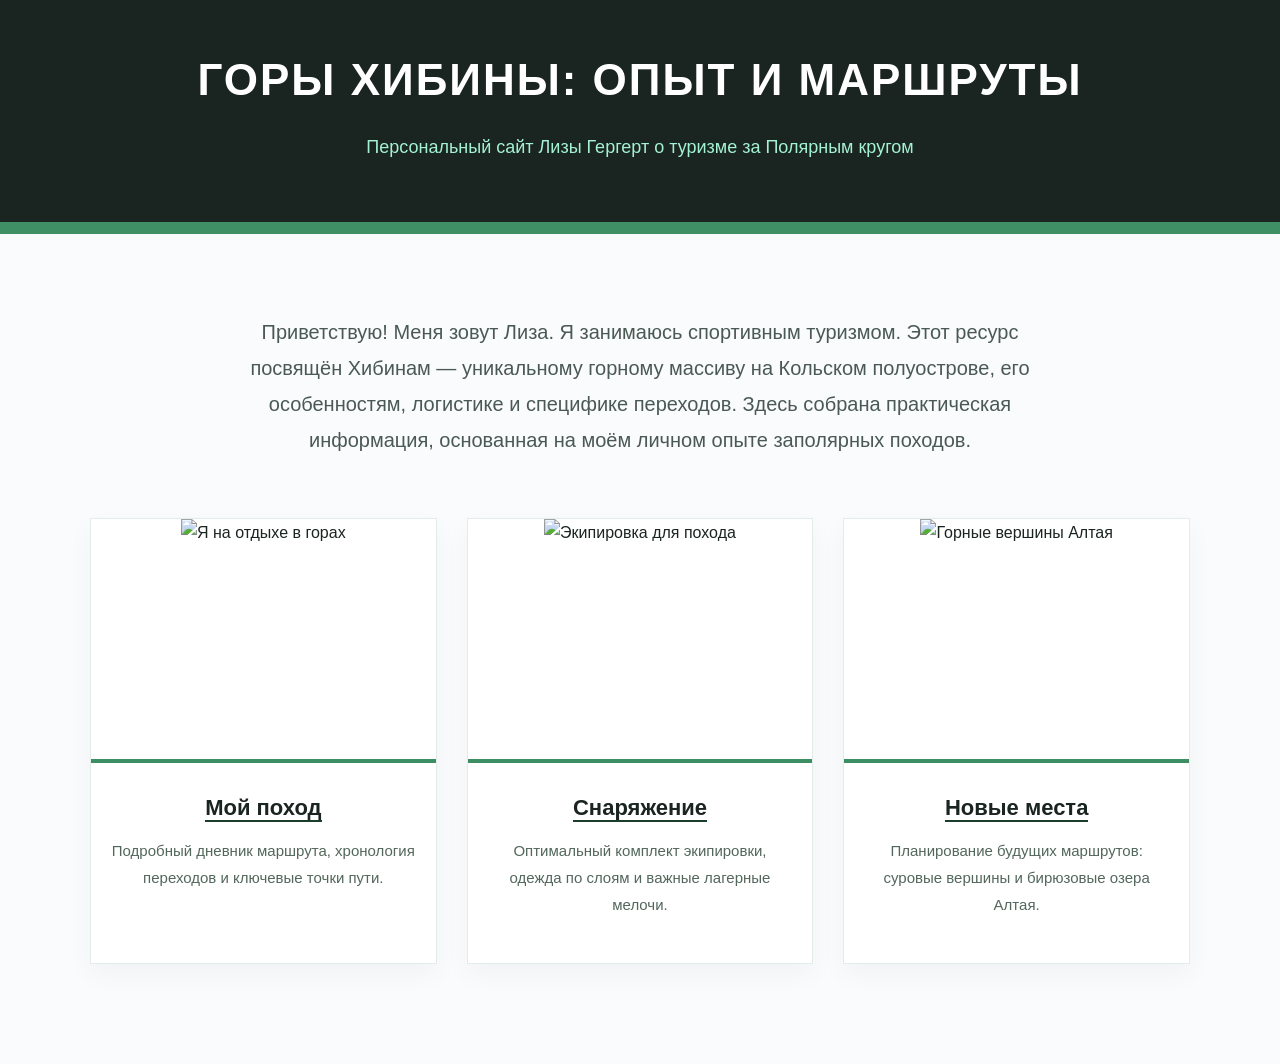
==== index.html @ 09b4f34b "Add files via upload" ====
<!DOCTYPE html>
<html lang="ru">
<head>
    <meta charset="UTF-8">
    <meta name="viewport" content="width=device-width, initial-scale=1.0">
    <title>Горы Хибины: Опыт, снаряжение и маршруты</title>
    <link rel="stylesheet" href="style.css">
</head>
<body>

<!-- Компактная шапка сайта в глубоком зеленом стиле -->
<header class="altay-header">
    <div class="header-overlay">
        <h1>Горы Хибины: Опыт и маршруты</h1>
        <p class="header-subtitle">Персональный сайт Лизы Гергерт о туризме за Полярным кругом</p>
    </div>
</header>

<main class="altay-container">

    <!-- Вводный лаконичный текст -->
    <p class="intro-text">
        Приветствую! Меня зовут Лиза. Я занимаюсь спортивным туризмом. Этот ресурс посвящён Хибинам — уникальному горному массиву на Кольском полуострове, его особенностям, логистике и специфике переходов. Здесь собрана практическая информация, основанная на моём личном опыте заполярных походов.
    </p>

    <!-- Сетка карточек-ссылок на другие страницы -->
    <div class="checklist-section">
        
        <!-- Карточка 1: Поход -->
        <div class="checklist-card">
            <div class="card-image-wrapper">
                <img src="IMG_8028.jpg" alt="Я на отдыхе в горах">
            </div>
            <h3>
                <a href="page2.html" style="color: #1a2421; text-decoration: none; border-bottom: 2px solid #1b3d2b;">Мой поход</a>
            </h3>
            <p style="font-size: 15px; color: #53675c; padding: 0 20px; margin-top: 10px;">
                Подробный дневник маршрута, хронология переходов и ключевые точки пути.
            </p>
        </div>

        <!-- Карточка 2: Снаряжение -->
        <div class="checklist-card">
            <div class="card-image-wrapper">
                <img src="фото.webp" alt="Экипировка для похода">
            </div>
            <h3>
                <a href="page3.html" style="color: #1a2421; text-decoration: none; border-bottom: 2px solid #1b3d2b;">Снаряжение</a>
            </h3>
            <p style="font-size: 15px; color: #53675c; padding: 0 20px; margin-top: 10px;">
                Оптимальный комплект экипировки, одежда по слоям и важные лагерные мелочи.
            </p>
        </div>

        <!-- Карточка 3: Новые места -->
        <div class="checklist-card">
            <div class="card-image-wrapper">
                <img src="фото2.webp" alt="Горные вершины Алтая">
            </div>
            <h3>
                <a href="page4.html" style="color: #1a2421; text-decoration: none; border-bottom: 2px solid #1b3d2b;">Новые места</a>
            </h3>
            <p style="font-size: 15px; color: #53675c; padding: 0 20px; margin-top: 10px;">
                Планирование будущих маршрутов: суровые вершины и бирюзовые озера Алтая.
            </p>
        </div>

    </div>

</main>

</body>
</html>
---- style.css ----
/* Общие настройки страницы в природных тонах */
/* Палитра: глубокий графит и хвойный зеленый */
body {
    font-family: 'Segoe UI', Tahoma, Geneva, Verdana, sans-serif;
    background-color: #fafbfc;
    color: #1a2421;
    margin: 0;
    padding: 0;
    line-height: 1.8;
}

/* Компактный главный заголовок-баннер */
.altay-header {
    background-color: #1a2421; /* Благородный темный фон */
    padding: 40px 20px;
    text-align: center;
    border-bottom: 12px solid #409065; /* Мощная зеленая полоса */
}

.altay-header h1 {
    font-size: 44px;
    color: #ffffff;
    margin: 0;
    text-transform: uppercase;
    letter-spacing: 2px;
    font-weight: 800;
}

.header-subtitle {
    font-size: 18px;
    color: #a4f2d4;
    margin-top: 12px;
    font-weight: 300;
}

/* Контейнер страницы */
.altay-container {
    max-width: 1200px;
    margin: 0 auto;
    padding: 40px 20px;
}

.intro-text {
    font-size: 20px;
    text-align: center;
    max-width: 850px;
    margin: 40px auto 60px auto;
    color: #4a5954;
    font-weight: 300;
}

/* Сетка карточек */
.checklist-section {
    display: grid;
    grid-template-columns: repeat(auto-fit, minmax(320px, 1fr));
    gap: 30px;
    max-width: 1100px;
    margin: 0 auto 60px auto;
}

/* Карточки со строгими прямыми углами */
.checklist-card {
    background-color: #ffffff;
    border: 1px solid #e2ede9;
    border-radius: 0px; /* Строгие прямые углы */
    padding: 0 0 30px 0;
    overflow: hidden;
    box-shadow: 0 10px 25px rgba(26, 36, 33, 0.04);
    text-align: center;
    transition: transform 0.3s, box-shadow 0.3s;
}

/* Интеграция изображений в карточки */
.card-image-wrapper {
    width: 100%;
    height: 240px;
    overflow: hidden;
    margin-bottom: 25px;
    border-bottom: 4px solid #3d8e63; /* Зеленая линия под фото */
}

.card-image-wrapper img {
    width: 100%;
    height: 100%;
    object-fit: cover;
    border-radius: 0px;
    transition: transform 0.5s;
}

/* Эффект при наведении на карточку */
.checklist-card:hover {
    transform: translateY(-8px);
    box-shadow: 0 15px 30px rgba(27, 61, 43, 0.15);
    border-color: #4b9d71;
}

.checklist-card:hover .card-image-wrapper img {
    transform: scale(1.05);
}

/* Названия карточек */
.checklist-card h3 {
    margin-top: 0;
    margin-bottom: 10px;
    font-size: 22px;
    color: #1a2421;
    font-weight: 700;
    padding: 0 20px;
}

/* Адаптивность */
@media (max-width: 600px) {
    .altay-header h1 { font-size: 32px; }
    .checklist-section { grid-template-columns: 1fr; }
}
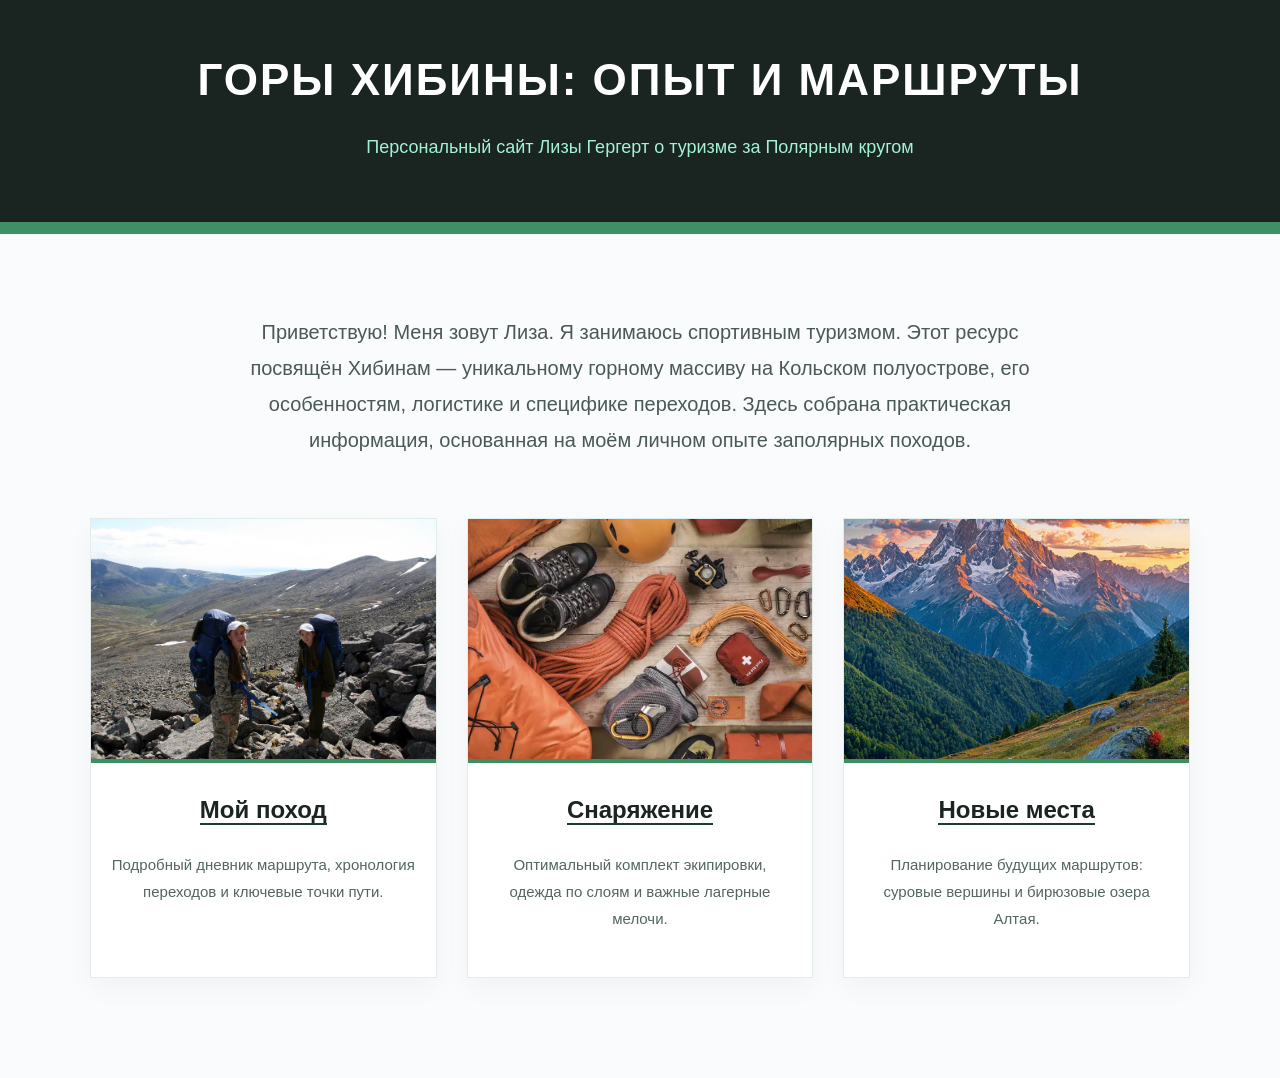
==== commit 31fe71ff: "Update index.html" ====
--- a/index.html
+++ b/index.html
@@ -8,7 +8,7 @@
 </head>
 <body>
 
-<!-- Компактная шапка сайта в глубоком зеленом стиле -->
+
 <header class="altay-header">
     <div class="header-overlay">
         <h1>Горы Хибины: Опыт и маршруты</h1>
@@ -18,48 +18,46 @@
 
 <main class="altay-container">
 
-    <!-- Вводный лаконичный текст -->
     <p class="intro-text">
         Приветствую! Меня зовут Лиза. Я занимаюсь спортивным туризмом. Этот ресурс посвящён Хибинам — уникальному горному массиву на Кольском полуострове, его особенностям, логистике и специфике переходов. Здесь собрана практическая информация, основанная на моём личном опыте заполярных походов.
     </p>
 
-    <!-- Сетка карточек-ссылок на другие страницы -->
+ 
     <div class="checklist-section">
         
-        <!-- Карточка 1: Поход -->
+     
         <div class="checklist-card">
             <div class="card-image-wrapper">
                 <img src="IMG_8028.jpg" alt="Я на отдыхе в горах">
             </div>
-            <h3>
+            <h2>
                 <a href="page2.html" style="color: #1a2421; text-decoration: none; border-bottom: 2px solid #1b3d2b;">Мой поход</a>
-            </h3>
+            </h2>
             <p style="font-size: 15px; color: #53675c; padding: 0 20px; margin-top: 10px;">
                 Подробный дневник маршрута, хронология переходов и ключевые точки пути.
             </p>
         </div>
 
-        <!-- Карточка 2: Снаряжение -->
         <div class="checklist-card">
             <div class="card-image-wrapper">
                 <img src="фото.webp" alt="Экипировка для похода">
             </div>
-            <h3>
+            <h2>
                 <a href="page3.html" style="color: #1a2421; text-decoration: none; border-bottom: 2px solid #1b3d2b;">Снаряжение</a>
-            </h3>
+            </h2>
             <p style="font-size: 15px; color: #53675c; padding: 0 20px; margin-top: 10px;">
                 Оптимальный комплект экипировки, одежда по слоям и важные лагерные мелочи.
             </p>
         </div>
 
-        <!-- Карточка 3: Новые места -->
+     
         <div class="checklist-card">
             <div class="card-image-wrapper">
                 <img src="фото2.webp" alt="Горные вершины Алтая">
             </div>
-            <h3>
+            <h2>
                 <a href="page4.html" style="color: #1a2421; text-decoration: none; border-bottom: 2px solid #1b3d2b;">Новые места</a>
-            </h3>
+            </h2>
             <p style="font-size: 15px; color: #53675c; padding: 0 20px; margin-top: 10px;">
                 Планирование будущих маршрутов: суровые вершины и бирюзовые озера Алтая.
             </p>
@@ -70,4 +68,4 @@
 </main>
 
 </body>
-</html>+</html>
